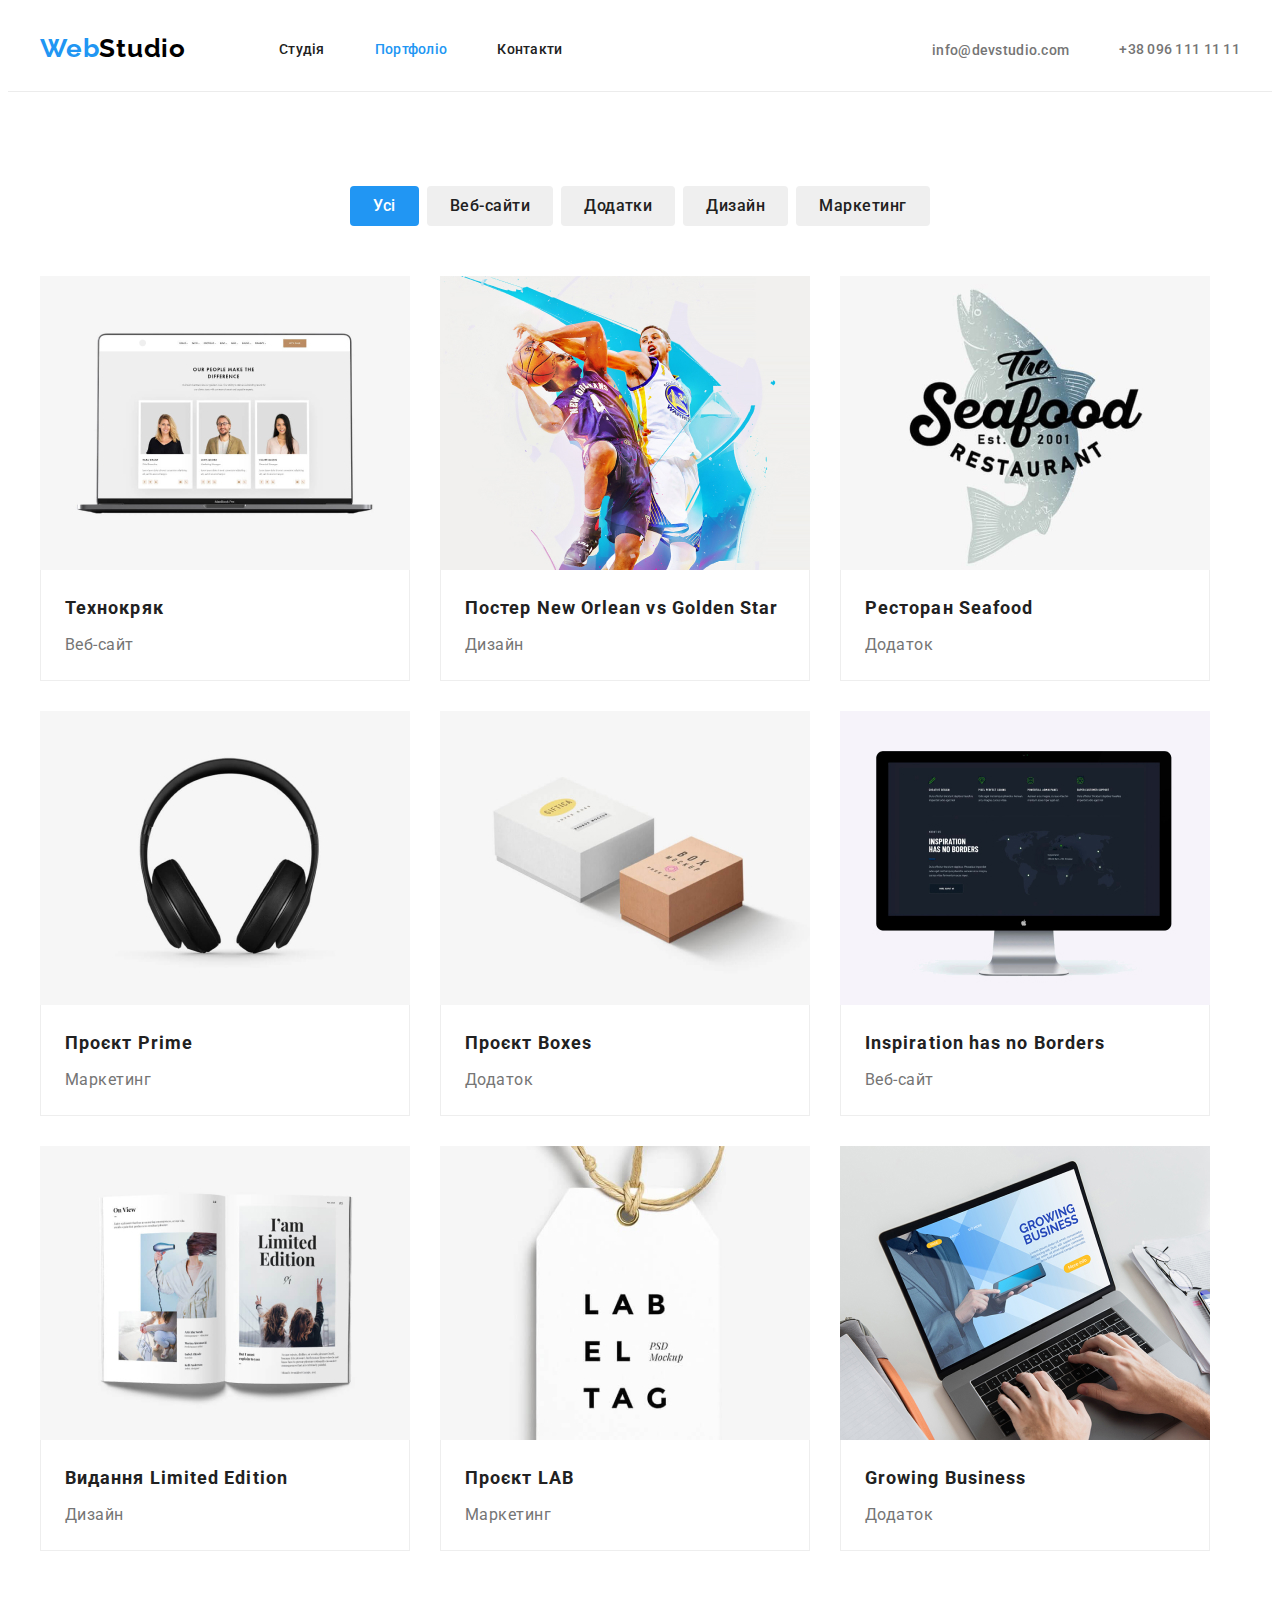
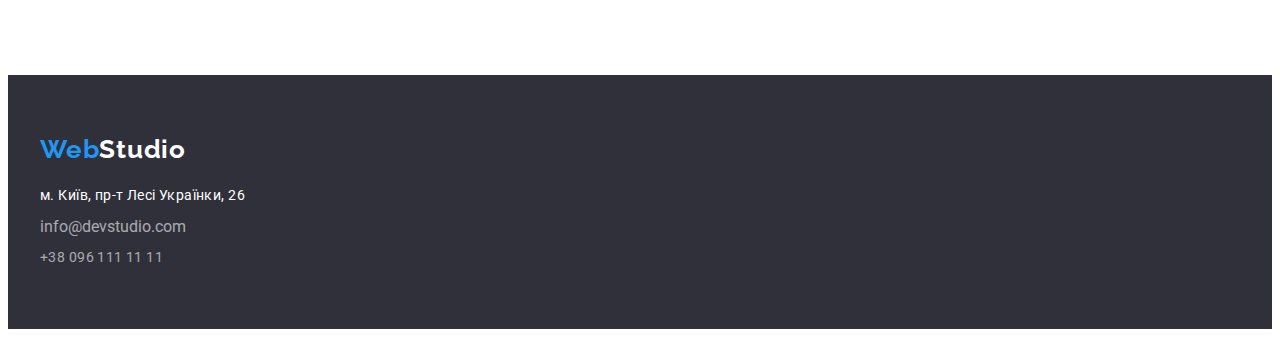
==== portfolio.html @ 3983dc77 "додавання файлів з 3-го дз" ====
<!DOCTYPE html>
<html lang="uk">
<head>
    <meta charset="UTF-8">
    <meta http-equiv="X-UA-Compatible" content="IE=edge">
    <meta name="viewport" content="width=device-width, initial-scale=1.0">
    <title>portfolio</title>
    <link rel="preconnect" href="https://fonts.googleapis.com">
    <link rel="preconnect" href="https://fonts.gstatic.com" crossorigin>
    <link href="https://fonts.googleapis.com/css2?family=Raleway:wght@700&family=Roboto:wght@400;500;700;900&display=swap"
    rel="stylesheet">
    <link rel="stylesheet" href="./сss/styles.css">
</head>
<body class="body">
    <header class="header">
        <div class="container main-nav">
            <nav class="header-nav">
                <a href="/" class="logo">Web<span class="title">Studio</span>
                </a>
                <ul class="site list">
                    <li class="item"><a class="link" href="./index.html">Студія</a></li>
                    <li class="item"><a class="link current" href="/">Портфоліо</a></li>
                    <li class="item"><a class="link" href="/">Контакти</a></li>
                </ul>
            </nav>
            <ul class="site-auth list">
                <li class="item"><a class="link" href="mailto:info@devstudio.com">info@devstudio.com</a></li>
                <li><a class="link-item" href="tel:+380961111111">+38 096 111 11 11</a></li>
            </ul>
        </div>
    </header>
    <main>
        <section class="filter">
            <div class="container">
                <h1 class="visually-hidden">Портфоліо</h1>
                <ul class="hero-button list">
                    <li class="filters"><button class="btn current border" type="button">Усі</button></li>
                    <li class="filters"><button class="btn" type="button">Веб-сайти</button></li>
                    <li class="filters"><button class="btn" type="button">Додатки</button></li>
                    <li class="filters"><button class="btn" type="button">Дизайн</button></li>
                    <li class="filters"><button class="btn" type="button">Маркетинг</button></li>
                </ul>
                <ul class="list card-second">
                    <li class="cards">
                        <a href="/" class="link">
                            <img src="./images/filters1.jpg" alt="filters1" width="370">
                            <div class="after-cards">
                                <h2 class="heading">Технокряк</h2>
                                <p class="tagline">Веб-сайт</p>
                            </div> 
                        </a>
                    </li>
                    <li class="cards">
                        <a href="/" class="link">
                            <img src="./images/filters2.jpg" alt="filters2" width="370">
                            <div class="after-cards">
                                <h2 class="heading">Постер New Orlean vs Golden Star</h2>
                                <p class="tagline">Дизайн</p>
                            </div>
                        </a>
                    </li>
                    <li class="cards">
                        <a href="/" class="link">
                            <img src="./images/filters3.jpg" alt="filters3" width="370">
                            <div class="after-cards">
                                <h2 class="heading">Ресторан Seafood</h2>
                                <p class="tagline">Додаток</p>
                            </div>
                        </a>
                    </li>
                    <li class="cards">
                        <a href="/" class="link">
                            <img src="./images/filters4.jpg" alt="filters4" width="370">
                            <div class="after-cards">
                                <h2 class="heading">Проєкт Prime</h2>
                                <p class="tagline">Маркетинг</p>
                            </div>
                        </a>
                    </li>
                    <li class="cards">
                        <a href="/" class="link">
                            <img src="./images/filters5.jpg" alt="filters5" width="370">
                            <div class="after-cards">
                                <h2 class="heading">Проєкт Boxes</h2>
                                <p class="tagline">Додаток</p>
                            </div>
                        </a>
                    </li>
                    <li class="cards">
                        <a href="/" class="link">
                            <img src="./images/filters6.jpg" alt="filters6" width="370">
                            <div class="after-cards">
                                <h2 class="heading">Inspiration has no Borders</h2>
                                <p class="tagline">Веб-сайт</p>
                            </div>
                        </a>
                    </li>
                    <li class="cards">
                        <a href="/" class="link">
                            <img src="./images/filters7.jpg" alt="filters7" width="370">
                            <div class="after-cards">
                                <h2 class="heading">Видання Limited Edition</h2>
                                <p class="tagline">Дизайн</p>
                            </div>
                        </a>
                    </li>
                    <li class="cards">
                        <a href="/" class="link">
                            <img src="./images/filters8.jpg" alt="filters8" width="370">
                            <div class="after-cards">
                                <h2 class="heading">Проєкт LAB</h2>
                                <p class="tagline">Маркетинг</p>
                            </div>
                        </a>
                    </li>
                    <li class="cards">
                        <a href="/" class="link">
                            <img src="./images/filters9.jpg" alt="filters9" width="370">
                            <div class="after-cards">
                                <h2 class="heading">Growing Business</h2>
                                <p class="tagline">Додаток</p>
                            </div>
                        </a>
                    </li>
                </ul>
            </div>
        </section>
    </main>
    <footer class="footer">
        <div class="container">
            <a href="/" class="logo">Web<span class="title">Studio</span></a>
            <address class="address">
                <ul class="address-list decoration list">
                    <li><a class="link" href="https://goo.gl/maps/6XQhRdbRvdG7q7pF7">м. Київ, пр-т Лесі Українки, 26</a>
                    </li>
                    <li><a class="mail" href="mailto:info@devstudio.com">info@devstudio.com</a></li>
                    <li><a class="tel" href="tel:+380961111111">+38 096 111 11 11</a></li>
                </ul>
            </address>
        </div>
    </footer>
</body>
</html>
---- сss/styles.css ----
/* цвет основного текста черный #212121 */

/* цвет вторичного текста белый #757575 */

/* акцент голубой #2196F3; */

/* фон кнопки голубий #2196F3*/

:root {
    --main-color: #212121;
    --second-color: #757575;
    --button-text-color: #ffffff;
    --accent-color: #2196F3;
    --logo-main-color: rgba(33, 150, 243, 1);
    --logo-second-coolor: rgba(0, 0, 0, 1);
    --logo-last-color: rgba(255, 255, 255, 1);
    --logo-accent-color: #2196F3;
    --section-background-color: #2F303A;
    --address-contact-color: rgba(255, 255, 255, 0.6);
}

body {
    font-family: 'Roboto', sans-serif;
    color: var(--main-color);
}

.container {
    margin-left: auto;
    margin-right: auto;
    width: 1200px;
    padding-left: 15px;
    padding-right: 15px;

    /* outline: 2px solid gray; */
}

.logo .title {
    color: var(--logo-second-coolor);
}

.header-nav {
    align-items: center;
}

.header-nav .logo {
    padding-top: 24px;
    padding-bottom: 25px;
}

.header-nav .logo {
    font-family: 'Raleway';
    font-weight: 700;
    font-size: 26px;
    line-height: 1.14;
    letter-spacing: 0.03em;

    color: var(--logo-main-color);
}

.header-nav .logo {
    text-decoration: none;
}

.list {
    list-style: none;
}

/* верхній список посилань */

.main-nav {
    display: flex;
    align-items: center;
}

.header {
    border-bottom: 1px solid rgba(236, 236, 236, 1);
}

.header-nav {
    display: flex;
    align-items: center;
}

.site .link:hover,
.site .link:focus {
    color: var(--accent-color);
}

/* .site li {
    outline: 1px solid red;
} */

.site {
    margin: 0;
    margin-left: 93px;
    padding-left: 0;
    display: flex;

    font-weight: 500;
        font-size: 14px;
        line-height: 1.14;
        letter-spacing: 0.02em;
}

.item {
    display: block;
    margin-right: 50px;
    padding-top: 32px;
    padding-bottom: 32px;
} 

.item:last-child {
    margin-right: 0;
}

.site .link {
    color: var(--main-color);
}

/* для сторінки Портфоліо .site .link */
.site .link {
    color: var(--main-color);
}
/* .site .link */

.site .link.current {
    color: var(--accent-color);
}

.site .link {
    text-decoration: none;
}

/* .site-auth li {
    outline: 2px solid red;
} */

.site-auth {
    margin: 0;
    padding-left: 0;
    display: flex;
    margin-left: auto;
    align-items: center;
}

.site-auth .link-main {
    display: block;
    padding-top: 32px;
    padding-bottom: 32px;
    margin-right: 50px;
}

.site-auth .link {
    text-decoration: none;
}

.site-auth .link-item {
    display: block;
    padding-top: 32px;
    padding-bottom: 32px;
}

.site-auth .link-item {
    text-decoration: none;
}

.site-auth .link-item:hover,
.site-auth .link-item:focus {
    color: var(--accent-color);
}

.site-auth .link:hover,
.site-auth .link:focus {
    color: var(--accent-color);
}

.site-auth .link {
    font-weight: 500;
    font-size: 14px;
    line-height: 1.14;
    letter-spacing: 0.02em;

    color: var(--second-color);
}

.site-auth .link-item {
    font-weight: 500;
    font-size: 14px;
    line-height: 1.14;
    letter-spacing: 0.02em;

    color: var(--second-color);
}

/* секція ефективні рішення */

.section-title {
    width: 696px;
    margin: 0;
    margin-left: auto;
    margin-right: auto;
    margin-bottom: 30px;
    text-transform: uppercase;

    font-weight: 900;
    font-size: 44px;
    line-height: 1.36;
    color: #FFFFFF;
    letter-spacing: 0.06em;
}

.section {
    padding-top: 200px;
    padding-bottom: 200px;
    text-align: center;
    background-color: var(--section-background-color);
}

/* кнопка "Замовити послугу"*/

.button:hover,
.button:focus {
    background-color: #188CE8;
}

.button {
    border-radius: 4px;
    border: 1px solid transparent;
    padding: 10px 32px;
    
    color: var(--button-text-color);
    background-color: var(--logo-main-color);
}

.button {
    cursor: pointer;
}

.button {
    font-weight: 700;
    font-size: 16px;
    line-height: 1.87;
    align-items: center;
    text-align: center;
    letter-spacing: 0.06em;
}

/* секія переваги */
.strong {
    padding-top: 94px;
    padding-bottom: 94px;
}

.list-items {
    margin: 0;
    padding-left: 0;
    display: flex;
}

.items {
    margin-right: 30px;
}

.items:last-child {
    margin-right: 0;
}

/* .list-items li {
    outline: 2px solid red;
} */

/* outline: 1px solid red; */

.list-items .quote {
    margin-top: 0;
    margin-bottom: 10px;

    font-weight: 700;
    font-size: 14px;
    line-height: 1.14;
    letter-spacing: 0.03em;
    text-transform: uppercase;
}

.list-items .text {
    margin-top: 0;
    margin-bottom: 0;

    color: var(--second-color);

    font-weight: 400;
    font-size: 14px;
    line-height: 1.71;
    letter-spacing: 0.03em;
}

/* секція чим ми займаємося */

.desc {
    padding-bottom: 94px;
}

.desc-one {
    margin: 0;
    margin-bottom: 50px;

    font-weight: 700;
    font-size: 36px;
    line-height: 1.16;
    text-align: center;
    letter-spacing: 0.03em;
}

.desc-list {
    display: flex;
    justify-content:space-between;
}

img {
    display:block;
    width: 100%;
    height: auto;
}

.desc-list {
    padding-left: 0;
    margin-bottom: 0;
    margin-top: 0;
}

/* секція наша команда */

.team {
    padding-top: 94px;
    padding-bottom: 94px;
    background-color: #F5F4FA;
}

.team-caption {
    margin-top: 0px;
    margin-bottom: 50px;

    font-weight: 700;
    font-size: 36px;
    line-height: 1.16;
    text-align: center;
    letter-spacing: 0.03em;
}

.team-item {
    display: flex;
    padding-left: 0;
    padding-right: 0;
    margin-top: 0;
    margin-bottom: 0;
}

.professionals {
    padding-top: 30px;
    padding-bottom: 30px;
}

.excerpt {
    margin: 0;
    margin-bottom: 10px;
}

.card {
    background-color: #ffffff;
}

.card {
    margin-right: 30px;
}

.card:last-child {
    margin-right: 0;
}

.team-item .excerpt {
    font-weight: 500;
    font-size: 16px;
    line-height: 1.18;
    letter-spacing: 0.03em;
    text-align: center;
}

.subject {
    margin: 0;

    font-weight: 400;
    font-size: 16px;
    line-height: 1.18;
    text-align: center;

    color: var(--second-color);
}

/* секція контакти */

.footer {
    padding-top: 60px;
    padding-bottom: 60px;
    background-color: var(--section-background-color);
}

.decoration {
    padding-left: 0;
}

.footer .logo {
    display: block;
    margin-bottom: 20px;

    font-family: 'Raleway';
    font-style: normal;
    font-weight: 700;
    font-size: 26px;
    line-height: 1.19;
    letter-spacing: 0.03em;

    color: var(--logo-main-color);
}

.footer .logo {
    text-decoration: none;
}

.footer .logo .title {
    color: var(--logo-last-color);
}

.address-list {
    display: block;
    margin-top: 0;
    margin-bottom: 0;
}

.address-list .link:hover,
.address-list .link:focus {
    color: var(--accent-color);
}

.address-list .mail:hover,
.address-list .mail:focus {
    color: var(--accent-color);
}

.address-list .tel:hover,
.address-list .tel:focus {
    color: var(--accent-color);
}

.footer .link {
    display: block;
    margin-bottom: 9px;

    font-style: normal;
    font-weight: 400;
    font-size: 14px;
    line-height: 1.71;
    letter-spacing: 0.03em;
    color: #FFFFFF;
}

.mail {
    text-decoration: none;
}

.mail {
    display: block;
    margin-bottom: 9px;
    color: var(--address-contact-color);
    
    font-style: normal;
}

.tel {
    font-style: normal;
    color: var(--address-contact-color);

    font-weight: 400;
    font-size: 14px;
    line-height: 24px;
    letter-spacing: 0.03em;
}

.tel {
    text-decoration: none;
}

/* сторінка ПОРТФОЛІО*/

/* список кнопок */

.filter {
    padding-top: 94px;
    padding-bottom: 94px;
}

.list {
    list-style: none;
}

.visually-hidden {
    position: absolute;
    width: 1px;
    height: 1px;
    margin: -1px;
    border: 0;
    padding: 0;
    white-space: nowrap;
    clip-path: inset(100%);
    clip: rect(0 0 0 0);
    overflow: hidden;
}

.hero-button {
    display: flex;
    margin-top: 0;
    margin-bottom: 50px;
    padding-left: 0;
    justify-content: center;
}

.hero-button .btn {
    border-radius: 4px;
    border: 1px solid transparent;
}

.hero-button .btn.current {
    color: var(--button-text-color);
    background-color: var(--accent-color);
}

.hero-button .btn:hover,
.hero-button .btn:focus {
    color: var(--button-text-color);
    background-color: #188CE8;
}

.hero-button .btn {
    cursor: pointer;
}

.hero-button .btn {
    display: inline-flex;
    margin: 0;
    padding: 6px 22px;
    justify-content: center;

    font-family: inherit;
    font-weight: 500;
    font-size: 16px;
    line-height: 1.62;
    letter-spacing: 0.03em;

    color: var(--main-color);
}

.filters {
    margin-right: 8px;
}

.filters:last-child {
    margin-right: 0;
}

/* список карток */

.card-second {
    display: flex;
    margin-top: 0;
    margin-right: 0;
    margin-bottom: 0;
    padding-left: 0;
    flex-wrap: wrap;
}

.after-cards {
    padding: 20px 24px;
    border-left: 1px solid rgba(238, 238, 238, 1);
    border-bottom: 1px solid rgba(238, 238, 238, 1);
    border-right: 1px solid rgba(238, 238, 238, 1);
}

.cards {
    margin-right: 30px;
    margin-bottom: 30px;
}

.cards:nth-child(3n) {
    margin-right: 0;
}

.link {
    text-decoration: none;
}

.heading {
    margin: 0;
    margin-bottom: 4px;

    font-weight: 700;
    font-size: 18px;
    line-height: 2;
    letter-spacing: 0.06em;

    color: var(--main-color);
}

.tagline{
    margin: 0;

    font-weight: 400;
    font-size: 16px;
    line-height: 1.87;
    letter-spacing: 0.03em;
    
    color: var(--second-color);
}

.footer .logo {
    font-family: 'Raleway';
    font-weight: 700;
    font-size: 26px;
    line-height: 1.14;
    letter-spacing: 0.03em;
    
    color: var(--logo-main-color);
}

.footer .logo .title {
    color: var(--logo-last-color);
}
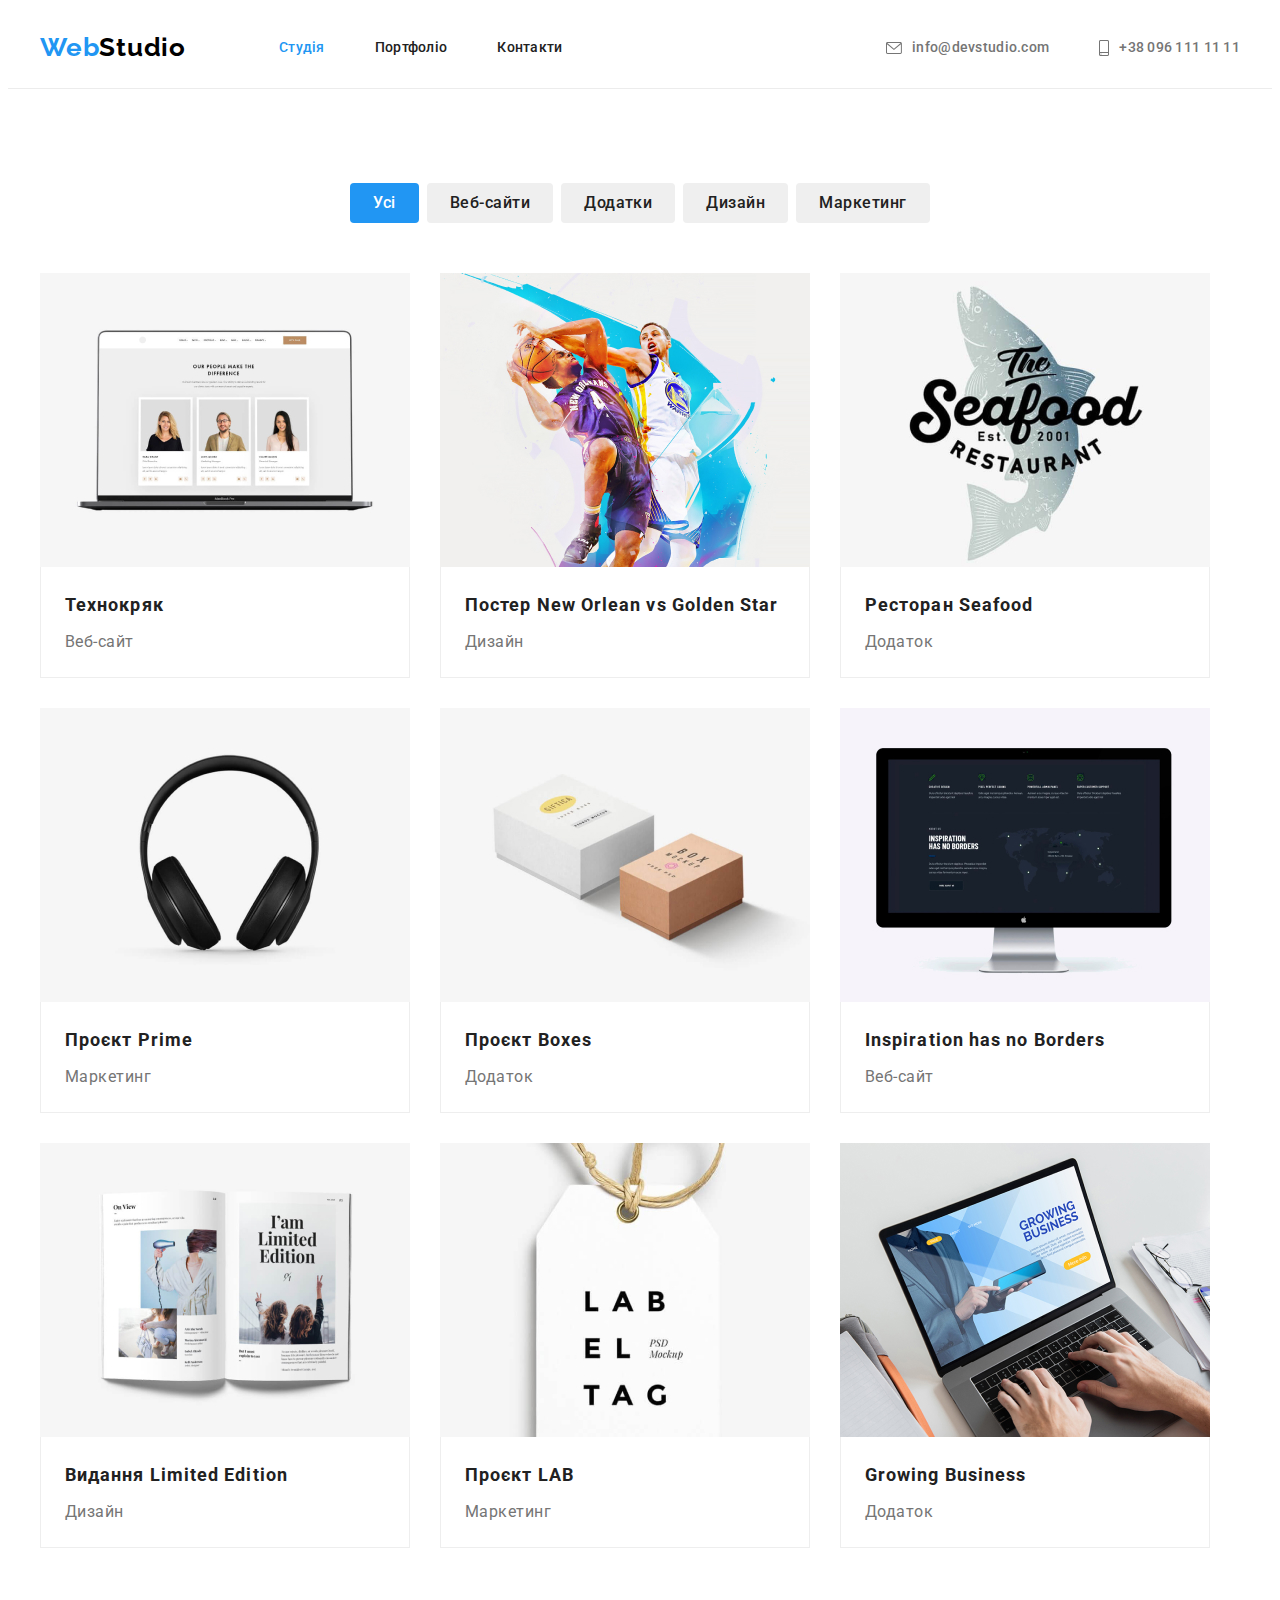
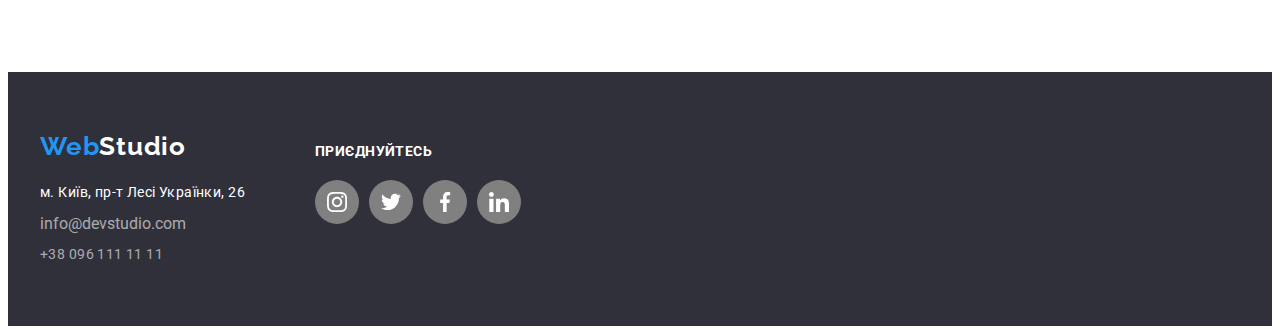
==== commit 984ba110: "додавання бордера карткам" ====
--- a/portfolio.html
+++ b/portfolio.html
@@ -18,14 +18,28 @@
                 <a href="/" class="logo">Web<span class="title">Studio</span>
                 </a>
                 <ul class="site list">
-                    <li class="item"><a class="link" href="./index.html">Студія</a></li>
-                    <li class="item"><a class="link current" href="/">Портфоліо</a></li>
+                    <li class="item"><a class="link current" href="/">Студія</a></li>
+                    <li class="item"><a class="link" href="./portfolio.html">Портфоліо</a></li>
                     <li class="item"><a class="link" href="/">Контакти</a></li>
                 </ul>
             </nav>
             <ul class="site-auth list">
-                <li class="item"><a class="link" href="mailto:info@devstudio.com">info@devstudio.com</a></li>
-                <li><a class="link-item" href="tel:+380961111111">+38 096 111 11 11</a></li>
+                <li class="item">
+                    <a class="link main-contact mail-icon" href="mailto:info@devstudio.com">
+                        <svg class="link-icon" width="16" height="12">
+                            <use href="./images/icons.svg/symbol-defs.svg#icon-envelope"></use>
+                        </svg>
+                        info@devstudio.com
+                    </a>
+                </li>
+                <li class="item">
+                    <a class="link-item tel-icon" href="tel:+380961111111">
+                        <svg class="link-icon" width="10" height="16">
+                            <use href="./images/icons.svg/symbol-defs.svg#icon-smartphone"></use>
+                        </svg>
+                        +38 096 111 11 11
+                    </a>
+                </li>
             </ul>
         </div>
     </header>
@@ -41,7 +55,7 @@
                     <li class="filters"><button class="btn" type="button">Маркетинг</button></li>
                 </ul>
                 <ul class="list card-second">
-                    <li class="cards">
+                    <li class="cards border">
                         <a href="/" class="link">
                             <img src="./images/filters1.jpg" alt="filters1" width="370">
                             <div class="after-cards">
@@ -50,7 +64,7 @@
                             </div> 
                         </a>
                     </li>
-                    <li class="cards">
+                    <li class="cards border">
                         <a href="/" class="link">
                             <img src="./images/filters2.jpg" alt="filters2" width="370">
                             <div class="after-cards">
@@ -59,7 +73,7 @@
                             </div>
                         </a>
                     </li>
-                    <li class="cards">
+                    <li class="cards border">
                         <a href="/" class="link">
                             <img src="./images/filters3.jpg" alt="filters3" width="370">
                             <div class="after-cards">
@@ -68,7 +82,7 @@
                             </div>
                         </a>
                     </li>
-                    <li class="cards">
+                    <li class="cards border">
                         <a href="/" class="link">
                             <img src="./images/filters4.jpg" alt="filters4" width="370">
                             <div class="after-cards">
@@ -77,7 +91,7 @@
                             </div>
                         </a>
                     </li>
-                    <li class="cards">
+                    <li class="cards border">
                         <a href="/" class="link">
                             <img src="./images/filters5.jpg" alt="filters5" width="370">
                             <div class="after-cards">
@@ -86,7 +100,7 @@
                             </div>
                         </a>
                     </li>
-                    <li class="cards">
+                    <li class="cards border">
                         <a href="/" class="link">
                             <img src="./images/filters6.jpg" alt="filters6" width="370">
                             <div class="after-cards">
@@ -95,7 +109,7 @@
                             </div>
                         </a>
                     </li>
-                    <li class="cards">
+                    <li class="cards border">
                         <a href="/" class="link">
                             <img src="./images/filters7.jpg" alt="filters7" width="370">
                             <div class="after-cards">
@@ -104,7 +118,7 @@
                             </div>
                         </a>
                     </li>
-                    <li class="cards">
+                    <li class="cards border">
                         <a href="/" class="link">
                             <img src="./images/filters8.jpg" alt="filters8" width="370">
                             <div class="after-cards">
@@ -113,7 +127,7 @@
                             </div>
                         </a>
                     </li>
-                    <li class="cards">
+                    <li class="cards border">
                         <a href="/" class="link">
                             <img src="./images/filters9.jpg" alt="filters9" width="370">
                             <div class="after-cards">
@@ -128,15 +142,57 @@
     </main>
     <footer class="footer">
         <div class="container">
-            <a href="/" class="logo">Web<span class="title">Studio</span></a>
-            <address class="address">
-                <ul class="address-list decoration list">
-                    <li><a class="link" href="https://goo.gl/maps/6XQhRdbRvdG7q7pF7">м. Київ, пр-т Лесі Українки, 26</a>
-                    </li>
-                    <li><a class="mail" href="mailto:info@devstudio.com">info@devstudio.com</a></li>
-                    <li><a class="tel" href="tel:+380961111111">+38 096 111 11 11</a></li>
-                </ul>
-            </address>
+            <ul class="contacts">
+                <li class="contacts-address">
+                    <div>
+                        <a href="/" class="logo">Web<span class="title">Studio</span></a>
+                        <address class="address">
+                            <ul class="address-list decoration list">
+                                <li><a class="link" href="https://goo.gl/maps/6XQhRdbRvdG7q7pF7">
+                                м. Київ, пр-т Лесі Українки, 26</a>
+                                </li>
+                                <li><a class="mail" href="mailto:info@devstudio.com">info@devstudio.com</a></li>
+                                <li><a class="tel" href="tel:+380961111111">+38 096 111 11 11</a></li>
+                            </ul>
+                        </address>
+                    </div>
+                </li>
+                <li>
+                    <div>
+                        <p class="slogan">приєднуйтесь</p>
+                        <ul class="lists">
+                            <li class="networks">
+                                <a href="" class="instagram">
+                                    <svg class="icons-link" width="20" height="20">
+                                        <use href="./images/icons.svg/symbol-defs.svg#icon-instagram1"></use>
+                                    </svg>
+                                </a>
+                            </li>
+                            <li class="networks">
+                                <a href="" class="instagram">
+                                    <svg class="icons-link" width="20" height="20">
+                                        <use href="./images/icons.svg/symbol-defs.svg#icon-twitter1"></use>
+                                    </svg>
+                                </a>
+                            </li>
+                            <li class="networks">
+                                <a href="" class="instagram">
+                                    <svg class="icons-link" width="20" height="20">
+                                        <use href="./images/icons.svg/symbol-defs.svg#icon-facebook1"></use>
+                                    </svg>
+                                </a>
+                            </li>
+                            <li class="networks">
+                                <a href="" class="instagram">
+                                    <svg class="icons-link" width="20" height="20">
+                                        <use href="./images/icons.svg/symbol-defs.svg#icon-linkedin1"></use>
+                                    </svg>
+                                </a>
+                            </li>
+                        </ul>
+                    </div>
+                </li>
+            </ul>
         </div>
     </footer>
 </body>
--- a/сss/styles.css
+++ b/сss/styles.css
@@ -1,10 +1,7 @@
 
 /* цвет основного текста черный #212121 */
-
 /* цвет вторичного текста белый #757575 */
-
 /* акцент голубой #2196F3; */
-
 /* фон кнопки голубий #2196F3*/
 
 :root {
@@ -63,6 +60,7 @@
 }
 
 .list {
+    display: flex;
     list-style: none;
 }
 
@@ -98,9 +96,9 @@
     display: flex;
 
     font-weight: 500;
-        font-size: 14px;
-        line-height: 1.14;
-        letter-spacing: 0.02em;
+    font-size: 14px;
+    line-height: 1.14;
+    letter-spacing: 0.02em;
 }
 
 .item {
@@ -114,6 +112,21 @@
     margin-right: 0;
 }
 
+.main-contact {
+    display: flex;
+    align-items: center;
+}
+
+.thumbs {
+    margin-right: 10px;
+}
+
+.main-border:hover {
+    box-shadow: 0px 1px 3px rgba(0, 0, 0, 0.12), 
+    0px 1px 1px rgba(0, 0, 0, 0.14), 
+    0px 2px 1px rgba(0, 0, 0, 0.2);
+}
+
 .site .link {
     color: var(--main-color);
 }
@@ -136,6 +149,8 @@
     outline: 2px solid red;
 } */
 
+/* іконкі */
+
 .site-auth {
     margin: 0;
     padding-left: 0;
@@ -144,21 +159,12 @@
     align-items: center;
 }
 
-.site-auth .link-main {
-    display: block;
-    padding-top: 32px;
-    padding-bottom: 32px;
-    margin-right: 50px;
-}
-
 .site-auth .link {
     text-decoration: none;
 }
 
 .site-auth .link-item {
     display: block;
-    padding-top: 32px;
-    padding-bottom: 32px;
 }
 
 .site-auth .link-item {
@@ -185,12 +191,20 @@
 }
 
 .site-auth .link-item {
+    display: flex;
+    align-items: center;
+    
     font-weight: 500;
     font-size: 14px;
     line-height: 1.14;
     letter-spacing: 0.02em;
 
     color: var(--second-color);
+}
+
+.site-auth .link-icon {
+    fill: currentColor;
+    margin-right: 10px;
 }
 
 /* секція ефективні рішення */
@@ -215,6 +229,20 @@
     padding-bottom: 200px;
     text-align: center;
     background-color: var(--section-background-color);
+    background-image: linear-gradient(
+        rgba(47, 48, 58, 0.4), 
+        rgba(47, 48, 58, 0.4)
+        ), 
+        url("../images/Img\(1\).png");
+}
+
+.overlay {
+    max-width: 1600px;
+    margin-left: auto;
+    margin-right: auto;
+    background-repeat: no-repeat;
+    background-position: center;
+    position: inherit;
 }
 
 /* кнопка "Замовити послугу"*/
@@ -266,11 +294,32 @@
     margin-right: 0;
 }
 
-/* .list-items li {
-    outline: 2px solid red;
-} */
-
-/* outline: 1px solid red; */
+.items::before {
+    display: block;
+    content: '';
+    height: 120px;
+    background-repeat: no-repeat;
+    background-position: center;
+    background-color: #F5F4FA;
+    /* outline: 1px solid black; */
+    margin-bottom: 30px;
+}
+
+.icon-antenna::before {
+    background-image: url("../images/icons.svg/antenna.svg");
+}
+
+.icon-clock::before {
+    background-image: url("../images/icons.svg/clock.svg");
+}
+
+.icon-diagram::before {
+    background-image: url("../images/icons.svg/diagram.svg");
+}
+
+.icon-astronaut::before {
+    background-image: url("../images/icons.svg/astronaut.svg");
+}
 
 .list-items .quote {
     margin-top: 0;
@@ -357,8 +406,8 @@
 }
 
 .professionals {
-    padding-top: 30px;
-    padding-bottom: 30px;
+    margin-top: 30px;
+    margin-bottom: 16px;
 }
 
 .excerpt {
@@ -368,6 +417,10 @@
 
 .card {
     background-color: #ffffff;
+    box-shadow: 0px 1px 3px rgba(0, 0, 0, 0.12), 
+        0px 1px 1px rgba(0, 0, 0, 0.14), 
+        0px 2px 1px rgba(0, 0, 0, 0.2);
+        border-radius: 0px 0px 4px 4px;
 }
 
 .card {
@@ -388,13 +441,100 @@
 
 .subject {
     margin: 0;
-
+    
     font-weight: 400;
     font-size: 16px;
     line-height: 1.18;
     text-align: center;
 
     color: var(--second-color);
+}
+
+/* іконки секції Наша команда */
+
+.card .thumb {
+    display: flex;
+    padding: 0;
+    padding-left: 32px;
+    padding-right: 32px;
+    padding-bottom: 30px;
+    justify-content: space-between
+}
+
+.element {
+    width: 44px;
+    height: 44px;
+    border-radius: 50%;
+}
+
+.element:hover {
+    background-color: var(--accent-color);
+}
+
+.elements {
+    height: 100%;
+    width: 100%;
+    display: flex;
+    align-items: center;
+    justify-content: center;
+}
+
+.social-icon {
+    fill: #AFB1B8;
+}
+
+.elements:hover .social-icon {
+    fill: var(--button-text-color);
+}
+
+/* секція наші клієнти */
+
+.pre-clients {
+    padding-top: 94px;
+    padding-bottom: 94px;
+}
+
+.clients {
+    margin: 0;
+    margin-bottom: 50px;
+}
+
+.clients {
+    font-weight: 700;
+    font-size: 36px;
+    line-height: 1.16;
+    text-align: center;
+    letter-spacing: 0.03em;
+}
+
+.clients-icon {
+    display: flex;
+    list-style: none;
+    margin: 0;
+    padding: 0;
+    justify-content: space-between;
+}
+
+.clients-after {
+    display: flex;
+}
+
+.main-company {
+    display: flex;
+    border: 1px solid #AFB1B8;
+    border-radius: 4px;
+}
+
+.company {
+    display: flex;
+    padding: 16px 32px;
+    fill:#AFB1B8;
+}
+
+.main-company:hover .company
+.main-company:focus .company {
+    border-color: var(--accent-color);
+    color: var(--accent-color);
 }
 
 /* секція контакти */
@@ -490,6 +630,66 @@
     text-decoration: none;
 }
 
+.slogan {
+    display: flex;
+    margin: 0;
+    margin-bottom: 20px;
+    margin-top: 12px;
+
+    font-weight: 700;
+    font-size: 14px;
+    line-height: 1.14;
+    letter-spacing: 0.03em;
+    text-transform: uppercase;
+
+    color: var(--button-text-color);
+}
+
+/* іконкі футера */
+
+.contacts {
+    display: flex;
+    list-style: none;
+    margin: 0;
+    padding: 0;
+}
+
+.lists {
+    display: flex;
+    margin: 0;
+    padding: 0;
+    list-style: none;
+}
+
+.contacts-address {
+    margin-right: 70px;
+}
+
+.networks {
+    width: 44px;
+    height: 44px;
+    border-radius: 50%;;
+    background-color: gray;
+    margin-right: 10px;
+    
+}
+
+.networks:last-child {
+    margin-right: 0;
+}
+
+.networks:hover {
+    background-color: var(--accent-color);
+}
+
+.instagram {
+    height: 100%;
+    width: 100%;
+    display: flex;
+    align-items: center;
+    justify-content: center;
+}
+
 /* сторінка ПОРТФОЛІО*/
 
 /* список кнопок */
@@ -502,6 +702,8 @@
 .list {
     list-style: none;
 }
+
+/* visually-hidden */
 
 .visually-hidden {
     position: absolute;
@@ -515,6 +717,7 @@
     clip: rect(0 0 0 0);
     overflow: hidden;
 }
+/* visually-hidden */
 
 .hero-button {
     display: flex;
@@ -594,6 +797,12 @@
     margin-right: 0;
 }
 
+.border:hover {
+    box-shadow: 0px 1px 1px rgba(0, 0, 0, 0.12),
+        0px 4px 4px rgba(0, 0, 0, 0.06),
+        1px 4px 6px rgba(0, 0, 0, 0.16);
+}
+
 .link {
     text-decoration: none;
 }
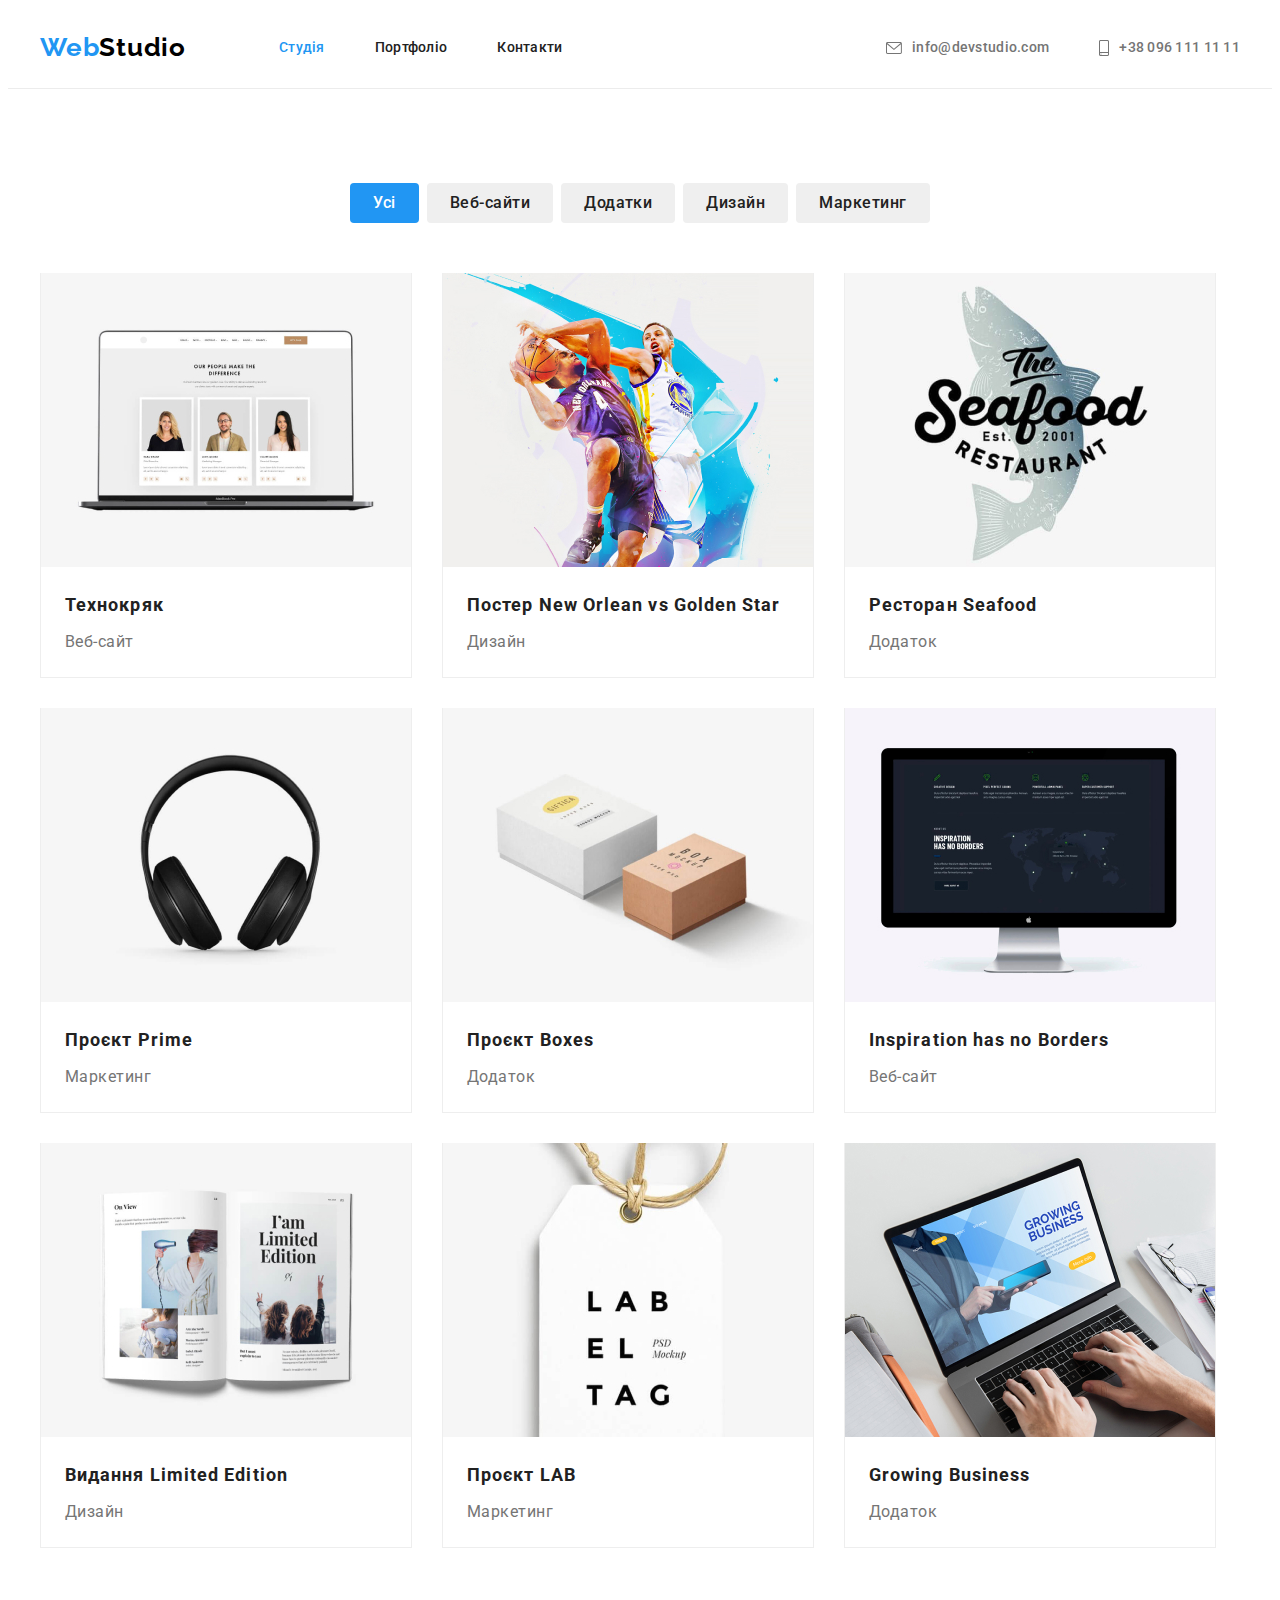
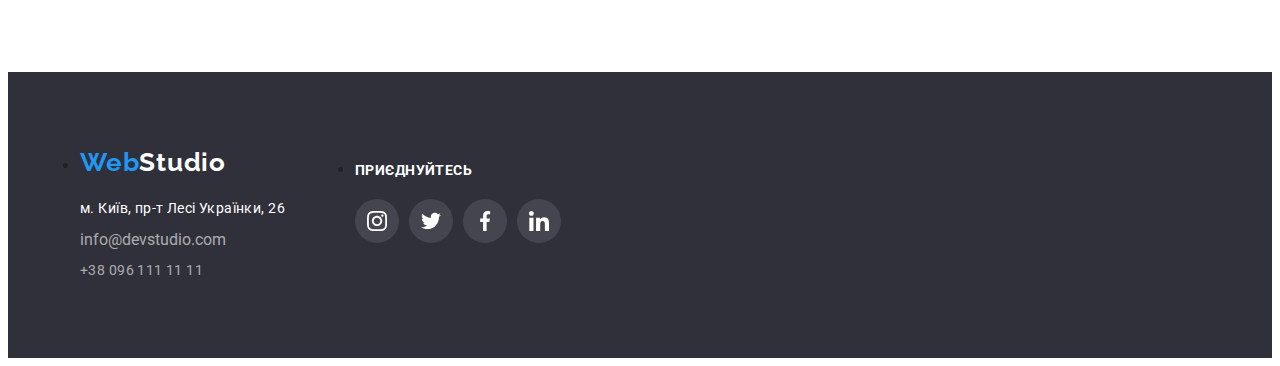
==== commit d82d2165: "редагування" ====
--- a/portfolio.html
+++ b/portfolio.html
@@ -55,8 +55,8 @@
                     <li class="filters"><button class="btn" type="button">Маркетинг</button></li>
                 </ul>
                 <ul class="list card-second">
-                    <li class="cards border">
-                        <a href="/" class="link">
+                    <li class="cards">
+                        <a href="/" class="link border">
                             <img src="./images/filters1.jpg" alt="filters1" width="370">
                             <div class="after-cards">
                                 <h2 class="heading">Технокряк</h2>
@@ -64,8 +64,8 @@
                             </div> 
                         </a>
                     </li>
-                    <li class="cards border">
-                        <a href="/" class="link">
+                    <li class="cards">
+                        <a href="/" class="link border">
                             <img src="./images/filters2.jpg" alt="filters2" width="370">
                             <div class="after-cards">
                                 <h2 class="heading">Постер New Orlean vs Golden Star</h2>
@@ -73,8 +73,8 @@
                             </div>
                         </a>
                     </li>
-                    <li class="cards border">
-                        <a href="/" class="link">
+                    <li class="cards">
+                        <a href="/" class="link border">
                             <img src="./images/filters3.jpg" alt="filters3" width="370">
                             <div class="after-cards">
                                 <h2 class="heading">Ресторан Seafood</h2>
@@ -82,8 +82,8 @@
                             </div>
                         </a>
                     </li>
-                    <li class="cards border">
-                        <a href="/" class="link">
+                    <li class="cards">
+                        <a href="/" class="link border">
                             <img src="./images/filters4.jpg" alt="filters4" width="370">
                             <div class="after-cards">
                                 <h2 class="heading">Проєкт Prime</h2>
@@ -91,8 +91,8 @@
                             </div>
                         </a>
                     </li>
-                    <li class="cards border">
-                        <a href="/" class="link">
+                    <li class="cards">
+                        <a href="/" class="link border">
                             <img src="./images/filters5.jpg" alt="filters5" width="370">
                             <div class="after-cards">
                                 <h2 class="heading">Проєкт Boxes</h2>
@@ -100,8 +100,8 @@
                             </div>
                         </a>
                     </li>
-                    <li class="cards border">
-                        <a href="/" class="link">
+                    <li class="cards">
+                        <a href="/" class="link border">
                             <img src="./images/filters6.jpg" alt="filters6" width="370">
                             <div class="after-cards">
                                 <h2 class="heading">Inspiration has no Borders</h2>
@@ -109,8 +109,8 @@
                             </div>
                         </a>
                     </li>
-                    <li class="cards border">
-                        <a href="/" class="link">
+                    <li class="cards">
+                        <a href="/" class="link border">
                             <img src="./images/filters7.jpg" alt="filters7" width="370">
                             <div class="after-cards">
                                 <h2 class="heading">Видання Limited Edition</h2>
@@ -118,8 +118,8 @@
                             </div>
                         </a>
                     </li>
-                    <li class="cards border">
-                        <a href="/" class="link">
+                    <li class="cards">
+                        <a href="/" class="link border">
                             <img src="./images/filters8.jpg" alt="filters8" width="370">
                             <div class="after-cards">
                                 <h2 class="heading">Проєкт LAB</h2>
@@ -127,8 +127,8 @@
                             </div>
                         </a>
                     </li>
-                    <li class="cards border">
-                        <a href="/" class="link">
+                    <li class="cards">
+                        <a href="/" class="link border">
                             <img src="./images/filters9.jpg" alt="filters9" width="370">
                             <div class="after-cards">
                                 <h2 class="heading">Growing Business</h2>
--- a/сss/styles.css
+++ b/сss/styles.css
@@ -243,6 +243,7 @@
     background-repeat: no-repeat;
     background-position: center;
     position: inherit;
+    background-size: cover;
 }
 
 /* кнопка "Замовити послугу"*/
@@ -294,31 +295,22 @@
     margin-right: 0;
 }
 
-.items::before {
-    display: block;
-    content: '';
+.main-antenna {
+    display: flex;
+    width: 270px;
     height: 120px;
-    background-repeat: no-repeat;
-    background-position: center;
+    /* border: 2px solid red; */
     background-color: #F5F4FA;
-    /* outline: 1px solid black; */
+    justify-content: center;
+    border-radius: 4px;
+    margin: 0;
+    margin-right: 0;
     margin-bottom: 30px;
 }
 
-.icon-antenna::before {
-    background-image: url("../images/icons.svg/antenna.svg");
-}
-
-.icon-clock::before {
-    background-image: url("../images/icons.svg/clock.svg");
-}
-
-.icon-diagram::before {
-    background-image: url("../images/icons.svg/diagram.svg");
-}
-
-.icon-astronaut::before {
-    background-image: url("../images/icons.svg/astronaut.svg");
+.antenna {
+    display: flex;
+    height: auto;
 }
 
 .list-items .quote {
@@ -455,10 +447,9 @@
 .card .thumb {
     display: flex;
     padding: 0;
-    padding-left: 32px;
-    padding-right: 32px;
     padding-bottom: 30px;
-    justify-content: space-between
+    justify-content: center;
+    gap: 10px;
 }
 
 .element {
@@ -507,7 +498,7 @@
     letter-spacing: 0.03em;
 }
 
-.clients-icon {
+.logo-company {
     display: flex;
     list-style: none;
     margin: 0;
@@ -515,25 +506,38 @@
     justify-content: space-between;
 }
 
-.clients-after {
-    display: flex;
-}
+/* .pre-company {
+    margin: 0;
+    margin-right: 30px;
+} */
+
+/* .pre-company:last-child {
+    margin-right: 0;
+} */
 
 .main-company {
     display: flex;
+    width: 170px;
+    height: 92px;
+    /* width: colc (100% - 170px / 6); */
     border: 1px solid #AFB1B8;
+    color: rgba(175, 177, 184, 1);
+    justify-content: center;
+    padding: 0;
     border-radius: 4px;
+    /* margin-right: 30px; */
 }
 
 .company {
     display: flex;
-    padding: 16px 32px;
-    fill:#AFB1B8;
-}
-
-.main-company:hover .company
-.main-company:focus .company {
-    border-color: var(--accent-color);
+    height: auto;
+    fill: currentColor
+}
+
+
+.main-company:hover,  
+.main-company:focus {
+    border: 1px solid var(--accent-color);
     color: var(--accent-color);
 }
 
@@ -649,9 +653,10 @@
 
 .contacts {
     display: flex;
-    list-style: none;
-    margin: 0;
-    padding: 0;
+}
+
+.contacts-address {
+    margin-right: 70px;
 }
 
 .lists {
@@ -659,27 +664,25 @@
     margin: 0;
     padding: 0;
     list-style: none;
-}
-
-.contacts-address {
-    margin-right: 70px;
 }
 
 .networks {
     width: 44px;
     height: 44px;
-    border-radius: 50%;;
-    background-color: gray;
+    border-radius: 50%;
     margin-right: 10px;
-    
 }
 
 .networks:last-child {
     margin-right: 0;
 }
 
-.networks:hover {
+.instagram:hover {
     background-color: var(--accent-color);
+}
+
+.icons-link {
+    fill: #FFFFFF;
 }
 
 .instagram {
@@ -688,6 +691,9 @@
     display: flex;
     align-items: center;
     justify-content: center;
+    background-color: rgba(255, 255, 255, 0.1);
+    border-radius: 50%;
+
 }
 
 /* сторінка ПОРТФОЛІО*/
@@ -741,6 +747,9 @@
 .hero-button .btn:focus {
     color: var(--button-text-color);
     background-color: #188CE8;
+    box-shadow: 0px 1px 1px rgba(0, 0, 0, 0.12), 
+        0px 4px 4px rgba(0, 0, 0, 0.06), 
+        1px 4px 6px rgba(0, 0, 0, 0.16);
 }
 
 .hero-button .btn {
@@ -783,21 +792,29 @@
 
 .after-cards {
     padding: 20px 24px;
+}
+
+.cards {
+    margin-right: 30px;
+    margin-bottom: 30px;
+}
+
+.cards:nth-child(3n) {
+    margin-right: 0;
+}
+
+.border {
+    display: block;
+}
+
+.cards .border {
     border-left: 1px solid rgba(238, 238, 238, 1);
     border-bottom: 1px solid rgba(238, 238, 238, 1);
     border-right: 1px solid rgba(238, 238, 238, 1);
 }
 
-.cards {
-    margin-right: 30px;
-    margin-bottom: 30px;
-}
-
-.cards:nth-child(3n) {
-    margin-right: 0;
-}
-
-.border:hover {
+.cards .border:hover,
+.cards .border:focus {
     box-shadow: 0px 1px 1px rgba(0, 0, 0, 0.12),
         0px 4px 4px rgba(0, 0, 0, 0.06),
         1px 4px 6px rgba(0, 0, 0, 0.16);
@@ -807,6 +824,7 @@
     text-decoration: none;
 }
 
+
 .heading {
     margin: 0;
     margin-bottom: 4px;
